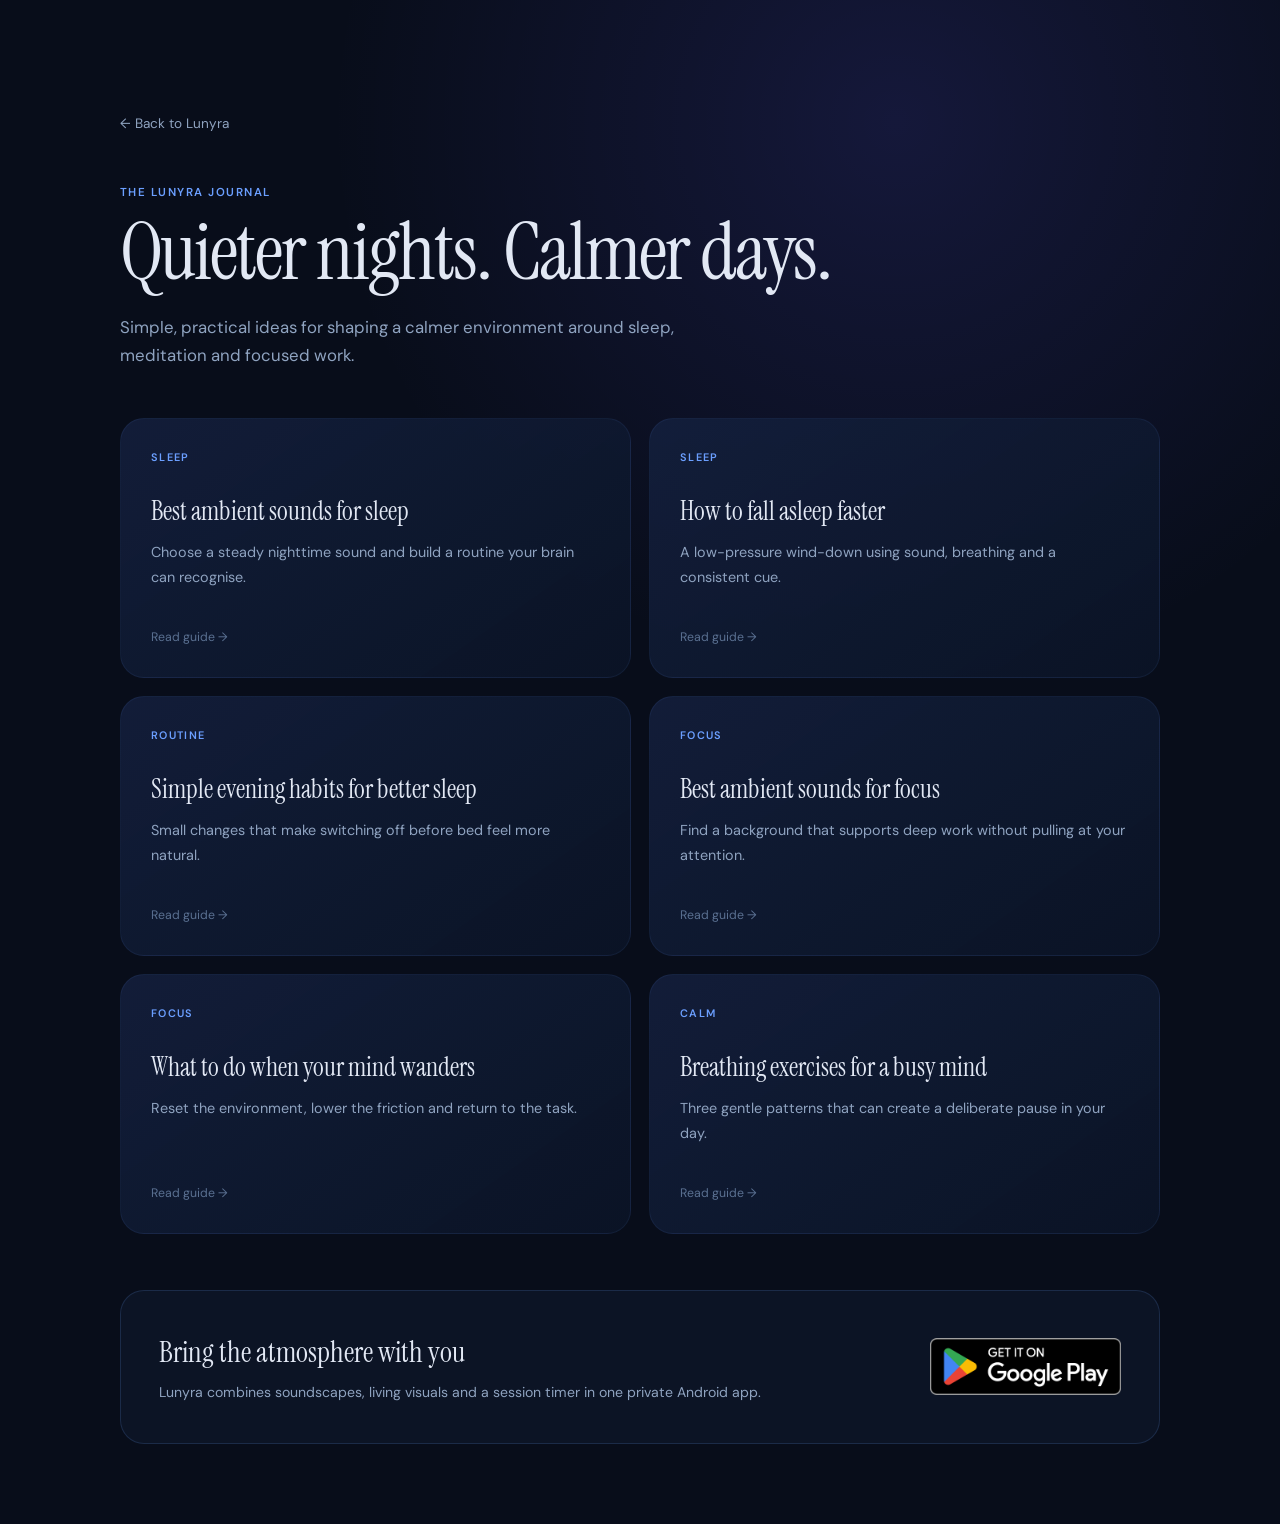
==== blog/index.html @ dde9cb74 "Improve Lunyra visibility and website conversion" ====
<!DOCTYPE html>
<html lang="en-GB">
<head>
  <meta charset="UTF-8">
  <meta name="viewport" content="width=device-width, initial-scale=1.0">
  <title>Sleep, Calm & Focus Guides | Lunyra Journal</title>
  <meta name="description" content="Practical, easy-to-follow guides to sleep sounds, calming breathing, evening routines and focused work from Lunyra by 80EZ Studio.">
  <meta name="robots" content="index, follow, max-image-preview:large">
  <link rel="canonical" href="https://80ezstudio.github.io/Lunyra/blog/">
  <meta name="theme-color" content="#080d1a">
  <meta property="og:type" content="website">
  <meta property="og:title" content="Sleep, Calm & Focus Guides | Lunyra Journal">
  <meta property="og:description" content="Practical guides for quieter nights, calmer breathing and more focused days.">
  <meta property="og:url" content="https://80ezstudio.github.io/Lunyra/blog/">
  <meta property="og:image" content="https://80ezstudio.github.io/Lunyra/assets/og-image.png">
  <link rel="icon" type="image/png" href="../favicon.png">
  <link rel="preconnect" href="https://fonts.googleapis.com">
  <link rel="preconnect" href="https://fonts.gstatic.com" crossorigin>
  <link href="https://fonts.googleapis.com/css2?family=DM+Sans:wght@300;400;500;600&amp;family=Instrument+Serif&amp;display=swap" rel="stylesheet">
  <link rel="stylesheet" href="../styles.css">
  <script type="application/ld+json">
  {
    "@context": "https://schema.org",
    "@type": "CollectionPage",
    "name": "Lunyra Journal",
    "description": "Guides to sleep, calm and focus from Lunyra.",
    "url": "https://80ezstudio.github.io/Lunyra/blog/",
    "isPartOf": { "@type": "WebSite", "name": "Lunyra", "url": "https://80ezstudio.github.io/Lunyra/" },
    "mainEntity": {
      "@type": "ItemList",
      "numberOfItems": 6,
      "itemListElement": [
        { "@type": "ListItem", "position": 1, "url": "https://80ezstudio.github.io/Lunyra/blog/ambient-sounds-for-sleep.html", "name": "Best Ambient Sounds for Sleep" },
        { "@type": "ListItem", "position": 2, "url": "https://80ezstudio.github.io/Lunyra/blog/how-to-fall-asleep-faster.html", "name": "How to Fall Asleep Faster" },
        { "@type": "ListItem", "position": 3, "url": "https://80ezstudio.github.io/Lunyra/blog/evening-habits-better-sleep.html", "name": "Simple Evening Habits for Better Sleep" },
        { "@type": "ListItem", "position": 4, "url": "https://80ezstudio.github.io/Lunyra/blog/best-ambient-sounds-for-focus.html", "name": "Best Ambient Sounds for Focus" },
        { "@type": "ListItem", "position": 5, "url": "https://80ezstudio.github.io/Lunyra/blog/how-to-focus-ambient-sounds.html", "name": "How to Focus When Your Mind Wanders" },
        { "@type": "ListItem", "position": 6, "url": "https://80ezstudio.github.io/Lunyra/blog/breathing-exercises-calm-mind.html", "name": "Breathing Exercises for a Busy Mind" }
      ]
    }
  }
  </script>
  <style>
    .journal-shell { min-height: 100vh; padding: 110px 24px 80px; background: radial-gradient(circle at 70% 8%, rgba(99,91,255,.14), transparent 34%), var(--bg); }
    .journal-inner { width: min(1040px, 100%); margin: 0 auto; }
    .journal-back { display: inline-flex; color: var(--text-2); font-size: .85rem; margin-bottom: 48px; }
    .journal-back:hover { color: var(--text-1); }
    .journal-header { max-width: 720px; margin-bottom: 48px; }
    .journal-header h1 { font-family: var(--font-display); font-size: clamp(2.7rem, 7vw, 5rem); font-weight: 400; line-height: 1; letter-spacing: -.025em; margin: 10px 0 22px; }
    .journal-header p:last-child { color: var(--text-2); font-size: 1.05rem; max-width: 600px; }
    .journal-grid { display: grid; grid-template-columns: repeat(2, 1fr); gap: 18px; }
    .journal-card { min-height: 260px; padding: 30px; display: flex; flex-direction: column; border: 1px solid var(--border); border-radius: var(--radius-lg); background: linear-gradient(145deg, rgba(20,32,62,.86), rgba(11,20,38,.95)); transition: transform .22s ease, border-color .22s ease; }
    .journal-card:hover { transform: translateY(-3px); border-color: rgba(107,159,255,.3); }
    .journal-card h2 { color: var(--text-1); font-family: var(--font-display); font-size: 1.65rem; font-weight: 400; line-height: 1.15; margin: 14px 0; }
    .journal-card p { color: var(--text-2); font-size: .9rem; line-height: 1.7; }
    .journal-card .guide-arrow { margin-top: auto; }
    .journal-cta { margin-top: 56px; padding: 38px; display: flex; align-items: center; justify-content: space-between; gap: 28px; border-radius: var(--radius-lg); border: 1px solid rgba(107,159,255,.16); background: var(--bg-2); }
    .journal-cta h2 { font-family: var(--font-display); font-size: 1.8rem; font-weight: 400; margin-bottom: 5px; }
    .journal-cta p { color: var(--text-2); font-size: .88rem; }
    @media (max-width: 700px) { .journal-grid { grid-template-columns: 1fr; } .journal-cta { align-items: flex-start; flex-direction: column; } }
  </style>
</head>
<body>
  <main class="journal-shell">
    <div class="journal-inner">
      <a class="journal-back" href="../">← Back to Lunyra</a>
      <header class="journal-header">
        <p class="section-kicker">The Lunyra journal</p>
        <h1>Quieter nights. Calmer days.</h1>
        <p>Simple, practical ideas for shaping a calmer environment around sleep, meditation and focused work.</p>
      </header>
      <section class="journal-grid" aria-label="Lunyra guides">
        <a class="journal-card" href="ambient-sounds-for-sleep.html"><span class="guide-topic">Sleep</span><h2>Best ambient sounds for sleep</h2><p>Choose a steady nighttime sound and build a routine your brain can recognise.</p><span class="guide-arrow">Read guide →</span></a>
        <a class="journal-card" href="how-to-fall-asleep-faster.html"><span class="guide-topic">Sleep</span><h2>How to fall asleep faster</h2><p>A low-pressure wind-down using sound, breathing and a consistent cue.</p><span class="guide-arrow">Read guide →</span></a>
        <a class="journal-card" href="evening-habits-better-sleep.html"><span class="guide-topic">Routine</span><h2>Simple evening habits for better sleep</h2><p>Small changes that make switching off before bed feel more natural.</p><span class="guide-arrow">Read guide →</span></a>
        <a class="journal-card" href="best-ambient-sounds-for-focus.html"><span class="guide-topic">Focus</span><h2>Best ambient sounds for focus</h2><p>Find a background that supports deep work without pulling at your attention.</p><span class="guide-arrow">Read guide →</span></a>
        <a class="journal-card" href="how-to-focus-ambient-sounds.html"><span class="guide-topic">Focus</span><h2>What to do when your mind wanders</h2><p>Reset the environment, lower the friction and return to the task.</p><span class="guide-arrow">Read guide →</span></a>
        <a class="journal-card" href="breathing-exercises-calm-mind.html"><span class="guide-topic">Calm</span><h2>Breathing exercises for a busy mind</h2><p>Three gentle patterns that can create a deliberate pause in your day.</p><span class="guide-arrow">Read guide →</span></a>
      </section>
      <aside class="journal-cta">
        <div><h2>Bring the atmosphere with you</h2><p>Lunyra combines soundscapes, living visuals and a session timer in one private Android app.</p></div>
        <a class="play-badge-link" href="https://play.google.com/store/apps/details?id=com.eightyezstudio.lunyra&amp;referrer=utm_source%3Dlunyra_journal%26utm_medium%3Dorganic_web%26utm_campaign%3Daugust_growth" target="_blank" rel="noopener noreferrer"><img src="../assets/google-play-badge.png" width="191" height="57" alt="Get Lunyra on Google Play"></a>
      </aside>
    </div>
  </main>
</body>
</html>
---- styles.css ----
/* ─── TOKENS ──────────────────────────────────────────── */
:root {
  --bg:        #080d1a;
  --bg-2:      #0c1425;
  --bg-3:      #111827;
  --surface:   #0f1c30;
  --surface-2: #162040;
  --border:    rgba(99, 155, 255, 0.08);
  --accent:    #6b9fff;
  --accent-dim: rgba(107, 159, 255, 0.15);
  --text-1:    #e2e8f4;
  --text-2:    #8fa3c0;
  --text-3:    #5a7091;
  --glow:      rgba(107, 159, 255, 0.12);
  --glow-2:    rgba(107, 159, 255, 0.22);

  --radius-sm: 8px;
  --radius:    14px;
  --radius-lg: 24px;

  --font-body: 'DM Sans', system-ui, sans-serif;
  --font-display: 'Instrument Serif', Georgia, serif;

  --max-w: 780px;
  --section-py: 80px;
}

/* ─── RESET ─────────────────────────────────────────── */
*, *::before, *::after { box-sizing: border-box; margin: 0; padding: 0; }

html {
  scroll-behavior: smooth;
  -webkit-text-size-adjust: 100%;
}

body {
  font-family: var(--font-body);
  background: var(--bg);
  color: var(--text-1);
  line-height: 1.65;
  font-size: 16px;
  overflow-x: hidden;
}

img, video { display: block; max-width: 100%; }
a { color: inherit; text-decoration: none; }
button { font-family: inherit; cursor: pointer; border: none; background: none; }
ul, ol { list-style: none; }

a:focus-visible, button:focus-visible {
  outline: 3px solid rgba(107, 159, 255, .58);
  outline-offset: 4px;
}

::selection { background: var(--accent-dim); color: var(--text-1); }

::-webkit-scrollbar { width: 6px; }
::-webkit-scrollbar-track { background: var(--bg); }
::-webkit-scrollbar-thumb { background: var(--surface-2); border-radius: 3px; }
::-webkit-scrollbar-thumb:hover { background: var(--accent-dim); }

/* ─── LAYOUT ─────────────────────────────────────────── */
.container {
  max-width: var(--max-w);
  margin: 0 auto;
  padding: 0 24px;
}

.container--wide { max-width: 1080px; }

.section {
  padding: var(--section-py) 0;
}

.section-title {
  font-family: var(--font-display);
  font-size: clamp(1.4rem, 3vw, 1.85rem);
  font-weight: 400;
  color: var(--text-1);
  line-height: 1.2;
  margin-bottom: 20px;
  letter-spacing: -0.025em;
}

.section-sub {
  color: var(--text-2);
  font-size: 1.05rem;
  max-width: 540px;
  margin-bottom: 52px;
}

.sr-only {
  position: absolute; width: 1px; height: 1px;
  padding: 0; margin: -1px; overflow: hidden;
  clip: rect(0,0,0,0); white-space: nowrap; border: 0;
}

/* ─── NAV ────────────────────────────────────────────── */
.nav {
  position: fixed;
  top: 0; left: 0; right: 0;
  z-index: 100;
  background: rgba(8, 13, 26, 0.82);
  backdrop-filter: blur(16px);
  -webkit-backdrop-filter: blur(16px);
  border-bottom: 1px solid var(--border);
}

.nav-inner {
  max-width: 900px;
  margin: 0 auto;
  padding: 0 24px;
  height: 64px;
  display: flex;
  align-items: center;
  gap: 32px;
}

.nav-logo { display: flex; align-items: center; gap: 8px; }

.nav-logo-text {
  font-family: var(--font-display);
  font-size: 1.25rem;
  font-weight: 400;
  letter-spacing: 0.04em;
  color: var(--text-1);
}

.nav-links {
  display: flex;
  align-items: center;
  gap: 28px;
  margin-left: auto;
}

.nav-link {
  font-size: 0.875rem;
  color: var(--text-2);
  transition: color 0.2s;
}
.nav-link:hover { color: var(--text-1); }

.nav-cta {
  font-size: 0.875rem;
  font-weight: 500;
  color: var(--accent);
  border: 1px solid var(--accent-dim);
  border-radius: 40px;
  padding: 7px 18px;
  transition: background 0.2s, border-color 0.2s;
}
.nav-cta:hover { background: var(--accent-dim); border-color: var(--accent); }

.nav-mobile-toggle {
  display: none;
  flex-direction: column;
  gap: 5px;
  margin-left: auto;
  padding: 8px;
}
.nav-mobile-toggle span {
  display: block;
  width: 22px;
  height: 2px;
  background: var(--text-2);
  border-radius: 1px;
  transition: transform 0.25s, opacity 0.25s;
}

.nav-mobile-menu {
  background: var(--bg-2);
  border-top: 1px solid var(--border);
  padding: 16px 24px 24px;
  display: flex;
  flex-direction: column;
  gap: 4px;
}
.nav-mobile-menu[hidden] { display: none; }

.nav-mobile-link {
  display: block;
  padding: 10px 0;
  color: var(--text-2);
  font-size: 1rem;
  border-bottom: 1px solid var(--border);
}
.nav-mobile-link:last-of-type { border-bottom: none; }

.nav-mobile-cta {
  display: block;
  margin-top: 12px;
  padding: 12px 20px;
  background: var(--accent);
  color: #080d1a;
  font-weight: 600;
  border-radius: var(--radius);
  text-align: center;
  font-size: 0.95rem;
}

/* ─── HERO ───────────────────────────────────────────── */
.hero {
  position: relative;
  min-height: min(900px, 100svh);
  display: flex;
  align-items: center;
  justify-content: center;
  padding: 120px 24px 80px;
  overflow: hidden;
}

.hero-glow {
  position: absolute;
  top: 5%;
  right: -8%;
  width: 720px;
  height: 720px;
  background: radial-gradient(circle at center, rgba(117, 88, 255, 0.17) 0%, rgba(55, 126, 255, 0.08) 42%, transparent 70%);
  pointer-events: none;
}

.hero-stars {
  position: absolute;
  inset: 0;
  opacity: 0.72;
  pointer-events: none;
  background-image:
    radial-gradient(circle at 12% 18%, rgba(255,255,255,.82) 0 1px, transparent 1.5px),
    radial-gradient(circle at 68% 13%, rgba(139,203,255,.72) 0 1px, transparent 1.6px),
    radial-gradient(circle at 81% 29%, rgba(255,255,255,.64) 0 1.2px, transparent 1.8px),
    radial-gradient(circle at 31% 67%, rgba(169,148,255,.52) 0 1px, transparent 1.6px),
    radial-gradient(circle at 91% 78%, rgba(255,255,255,.55) 0 1px, transparent 1.5px);
  background-size: 280px 280px, 360px 360px, 430px 430px, 520px 520px, 610px 610px;
  animation: star-drift 32s ease-in-out infinite alternate;
}

.hero-inner {
  position: relative;
  z-index: 1;
  width: min(1120px, 100%);
  display: grid;
  grid-template-columns: minmax(0, 1.05fr) minmax(360px, .95fr);
  gap: 64px;
  align-items: center;
}

.hero-content {
  position: relative;
  z-index: 1;
  max-width: 620px;
}

.hero-eyebrow {
  font-size: 0.8rem;
  font-weight: 500;
  letter-spacing: 0.12em;
  text-transform: uppercase;
  color: var(--accent);
  margin-bottom: 16px;
}

.hero-title {
  font-family: var(--font-display);
  font-size: clamp(4rem, 8vw, 6.4rem);
  font-weight: 400;
  letter-spacing: 0.06em;
  color: var(--text-1);
  line-height: .92;
  margin-bottom: 18px;
  text-shadow: 0 0 42px rgba(113, 151, 255, .16);
}

.hero-lead {
  max-width: 570px;
  font-family: var(--font-display);
  font-size: clamp(1.65rem, 3vw, 2.35rem);
  line-height: 1.12;
  color: var(--text-1);
  margin-bottom: 18px;
  letter-spacing: -.02em;
}

.hero-subtitle {
  font-size: 1rem;
  color: var(--text-2);
  max-width: 540px;
  margin: 0 0 30px;
  line-height: 1.75;
}

.hero-actions {
  display: flex;
  align-items: center;
  justify-content: flex-start;
  gap: 16px;
  flex-wrap: wrap;
}

.play-badge-link {
  display: inline-flex;
  align-items: center;
  border-radius: 10px;
  transition: transform .2s ease, filter .2s ease;
}
.play-badge-link:hover { transform: translateY(-2px); filter: brightness(1.08); }
.play-badge-link:focus-visible { outline: 3px solid rgba(107,159,255,.55); outline-offset: 4px; }
.play-badge-link img { width: 191px; height: auto; }
.play-badge-link--large img { width: 215px; }

.hero-trust {
  margin-top: 24px;
  display: flex;
  align-items: center;
  justify-content: flex-start;
  gap: 8px;
  font-size: 0.825rem;
  color: var(--text-3);
  flex-wrap: wrap;
}

.hero-rating {
  display: flex;
  align-items: center;
  gap: 4px;
  font-weight: 500;
  color: var(--text-2);
}

.hero-divider { color: var(--text-3); opacity: 0.5; }

.hero-visual {
  position: relative;
  min-height: 620px;
}

.phone-glow {
  position: absolute;
  inset: 12% 0 0;
  background: radial-gradient(circle, rgba(111,84,255,.24), rgba(55,126,255,.08) 44%, transparent 70%);
  filter: blur(10px);
}

.phone {
  position: absolute;
  width: 285px;
  aspect-ratio: 9 / 16;
  border-radius: 38px;
  padding: 8px;
  overflow: hidden;
  background: linear-gradient(145deg, rgba(224,234,255,.62), rgba(93,117,184,.12));
  border: 1px solid rgba(198,216,255,.28);
  box-shadow: 0 30px 90px rgba(0,0,0,.48), 0 0 46px rgba(83,107,225,.17);
}
.phone img { width: 100%; height: 100%; object-fit: cover; border-radius: 30px; }
.phone--back { top: 18px; right: 0; transform: rotate(7deg); opacity: .7; }
.phone--front { left: 12px; bottom: 16px; transform: rotate(-3deg); }

.visual-chip {
  position: absolute;
  z-index: 3;
  min-width: 122px;
  padding: 11px 15px;
  display: flex;
  align-items: baseline;
  gap: 7px;
  background: rgba(12,20,37,.86);
  border: 1px solid rgba(135,161,255,.22);
  box-shadow: 0 16px 40px rgba(0,0,0,.35);
  backdrop-filter: blur(16px);
  border-radius: 14px;
}
.visual-chip strong { color: #dce7ff; font-size: 1.15rem; }
.visual-chip span { color: var(--text-2); font-size: .74rem; }
.visual-chip--sounds { left: -18px; top: 122px; }
.visual-chip--worlds { right: -18px; bottom: 96px; }

@keyframes star-drift {
  from { transform: translate3d(0, 0, 0); }
  to { transform: translate3d(-12px, 9px, 0); }
}

.proof-strip {
  position: relative;
  z-index: 2;
  border-top: 1px solid var(--border);
  border-bottom: 1px solid var(--border);
  background: rgba(12,20,37,.72);
}
.proof-strip-inner {
  max-width: 1080px;
  margin: 0 auto;
  padding: 22px 24px;
  display: grid;
  grid-template-columns: repeat(3, 1fr);
  gap: 26px;
}
.proof-strip-inner div { display: grid; gap: 2px; }
.proof-strip strong { color: var(--text-1); font-size: .84rem; font-weight: 600; }
.proof-strip span { color: var(--text-3); font-size: .76rem; }

/* ─── BUTTONS ────────────────────────────────────────── */
.btn-primary {
  display: inline-flex;
  align-items: center;
  gap: 10px;
  background: var(--accent);
  color: #080d1a;
  font-weight: 600;
  font-size: 0.95rem;
  padding: 13px 26px;
  border-radius: 40px;
  transition: background 0.2s, transform 0.15s, box-shadow 0.2s;
  box-shadow: 0 0 0 0 rgba(107, 159, 255, 0);
}
.btn-primary:hover {
  background: #8fb5ff;
  transform: translateY(-1px);
  box-shadow: 0 4px 20px rgba(107, 159, 255, 0.28);
}
.btn-primary:active { transform: translateY(0); }
.btn-primary--large { font-size: 1.05rem; padding: 16px 36px; }

.btn-ghost {
  display: inline-flex;
  align-items: center;
  gap: 8px;
  color: var(--text-2);
  font-size: 0.95rem;
  font-weight: 500;
  padding: 13px 20px;
  border-radius: 40px;
  border: 1px solid var(--border);
  transition: border-color 0.2s, color 0.2s, background 0.2s;
}
.btn-ghost:hover { border-color: rgba(99, 155, 255, 0.3); color: var(--text-1); background: rgba(99, 155, 255, 0.05); }

/* ─── BENEFITS ───────────────────────────────────────── */
.benefits { background: var(--bg-2); }

.benefits-grid {
  display: grid;
  grid-template-columns: repeat(auto-fit, minmax(240px, 1fr));
  gap: 20px;
}

.benefit-card {
  background: var(--surface);
  border: 1px solid var(--border);
  border-radius: var(--radius-lg);
  padding: 32px 28px;
  transition: border-color 0.25s, transform 0.25s;
}
.benefit-card:hover {
  border-color: rgba(107, 159, 255, 0.2);
  transform: translateY(-2px);
}

.benefit-icon {
  width: 52px;
  height: 52px;
  display: flex;
  align-items: center;
  justify-content: center;
  background: var(--accent-dim);
  border-radius: 14px;
  color: var(--accent);
  margin-bottom: 20px;
}

.benefit-card h3 {
  font-size: 1rem;
  font-weight: 600;
  color: var(--text-1);
  margin-bottom: 10px;
  letter-spacing: -0.01em;
}

.benefit-card p {
  font-size: 0.9rem;
  color: var(--text-2);
  line-height: 1.65;
}

/* ─── FEATURES ───────────────────────────────────────── */
.features { background: var(--bg); }

.features-list {
  display: flex;
  flex-direction: column;
  gap: 64px;
}

.feature-row {
  display: grid;
  grid-template-columns: 1fr 1fr;
  gap: 56px;
  align-items: center;
}
.feature-row--reverse { direction: rtl; }
.feature-row--reverse > * { direction: ltr; }

.feature-text h3 {
  font-size: 1.2rem;
  font-weight: 600;
  color: var(--text-1);
  margin-bottom: 14px;
  letter-spacing: -0.01em;
}
.feature-text p {
  color: var(--text-2);
  font-size: 0.95rem;
  line-height: 1.7;
}

.feature-visual {
  border-radius: var(--radius-lg);
  overflow: hidden;
}

.screenshot-placeholder {
  background: var(--surface);
  border: 1px dashed rgba(99, 155, 255, 0.2);
  border-radius: var(--radius-lg);
  display: flex;
  flex-direction: column;
  align-items: center;
  justify-content: center;
  gap: 8px;
  color: var(--text-3);
  font-size: 0.8rem;
  min-height: 220px;
  aspect-ratio: 9/16;
  overflow: hidden;
}
.screenshot-placeholder--tall {
  aspect-ratio: 9/16;
  min-height: 320px;
  max-height: 480px;
}
.screenshot-placeholder small { font-size: 0.72rem; letter-spacing: 0.05em; opacity: 0.6; }

/* Feature section screenshots: portrait 9:16 images in portrait containers */
.feature-visual .screenshot-placeholder img,
.screenshot-item .screenshot-placeholder img {
  width: 100%;
  height: 100%;
  object-fit: cover;
  object-position: center top;
  border-radius: inherit;
}

/* ─── SCREENSHOTS ────────────────────────────────────── */
.screenshots { background: var(--bg-2); }

.screenshots-row {
  display: grid;
  grid-template-columns: repeat(3, 1fr);
  gap: 20px;
}

.screenshot-item { border-radius: var(--radius-lg); overflow: hidden; }
.screenshot-item .screenshot-placeholder { min-height: 400px; border-radius: var(--radius-lg); }

.blog-content a:not(.play-badge-link) { color: #8fb5ff; text-decoration: underline; text-underline-offset: 3px; }
.blog-content a:not(.play-badge-link):hover { color: #b6ccff; }

/* ─── GUIDES ────────────────────────────────────────── */
.guides { background: var(--bg); }
.section-heading-row {
  display: flex;
  align-items: end;
  justify-content: space-between;
  gap: 28px;
  margin-bottom: 34px;
}
.section-heading-row .section-title { margin-bottom: 0; max-width: 620px; }
.section-kicker {
  margin-bottom: 9px;
  color: var(--accent);
  font-size: .72rem;
  font-weight: 600;
  letter-spacing: .13em;
  text-transform: uppercase;
}
.text-link {
  flex: 0 0 auto;
  color: var(--accent);
  font-size: .88rem;
  font-weight: 500;
}
.text-link:hover { color: #9cbbff; }
.guides-grid {
  display: grid;
  grid-template-columns: repeat(3, 1fr);
  gap: 16px;
}
.guide-card {
  min-height: 220px;
  padding: 25px;
  display: flex;
  flex-direction: column;
  border-radius: var(--radius-lg);
  border: 1px solid var(--border);
  background: linear-gradient(145deg, rgba(20,32,62,.82), rgba(11,20,38,.92));
  transition: transform .22s ease, border-color .22s ease, box-shadow .22s ease;
}
.guide-card:hover {
  transform: translateY(-3px);
  border-color: rgba(107,159,255,.26);
  box-shadow: 0 18px 50px rgba(0,0,0,.24);
}
.guide-topic {
  color: var(--accent);
  font-size: .68rem;
  font-weight: 600;
  text-transform: uppercase;
  letter-spacing: .12em;
  margin-bottom: 15px;
}
.guide-card h3 {
  color: var(--text-1);
  font-family: var(--font-display);
  font-size: 1.3rem;
  font-weight: 400;
  line-height: 1.2;
  margin-bottom: 12px;
}
.guide-card p { color: var(--text-2); font-size: .83rem; line-height: 1.65; }
.guide-arrow { color: var(--text-3); font-size: .77rem; margin-top: auto; padding-top: 22px; }
.guide-card:hover .guide-arrow { color: var(--accent); }

/* ─── TRUST ─────────────────────────────────────────── */
.trust { background: var(--bg); }

.trust-grid {
  display: grid;
  grid-template-columns: repeat(auto-fit, minmax(260px, 1fr));
  gap: 24px;
}

.trust-item {
  display: flex;
  gap: 18px;
  align-items: flex-start;
  padding: 24px;
  background: var(--surface);
  border: 1px solid var(--border);
  border-radius: var(--radius);
  transition: border-color 0.2s;
}
.trust-item:hover { border-color: rgba(107, 159, 255, 0.15); }

.trust-icon {
  flex-shrink: 0;
  width: 44px;
  height: 44px;
  display: flex;
  align-items: center;
  justify-content: center;
  background: var(--accent-dim);
  border-radius: 10px;
  color: var(--accent);
}

.trust-item h3 {
  font-size: 0.9rem;
  font-weight: 600;
  color: var(--text-1);
  margin-bottom: 6px;
}
.trust-item p { font-size: 0.85rem; color: var(--text-2); line-height: 1.6; }

/* ─── CTA ────────────────────────────────────────────── */
.cta-section { background: var(--bg-2); }

.cta-inner {
  position: relative;
  text-align: center;
  padding: 72px 24px;
  border: 1px solid rgba(107, 159, 255, 0.12);
  border-radius: 28px;
  overflow: hidden;
}

.cta-glow {
  position: absolute;
  top: 50%;
  left: 50%;
  transform: translate(-50%, -50%);
  width: 500px;
  height: 300px;
  background: radial-gradient(ellipse at center, rgba(107, 159, 255, 0.1) 0%, transparent 70%);
  pointer-events: none;
}

.cta-inner > * { position: relative; z-index: 1; }
.cta-inner .play-badge-link { margin: 0 auto; }

.cta-title {
  font-family: var(--font-display);
  font-size: clamp(1.8rem, 4vw, 2.6rem);
  font-weight: 400;
  color: var(--text-1);
  margin-bottom: 12px;
  letter-spacing: -0.02em;
}

.cta-sub {
  color: var(--text-2);
  font-size: 1rem;
  margin-bottom: 36px;
}

/* ─── FAQ ────────────────────────────────────────────── */
.faq {
  background: var(--bg);
}

.faq-list {
  display: flex;
  flex-direction: column;
  gap: 0;
  border: 1px solid var(--border);
  border-radius: var(--radius);
  overflow: hidden;
  max-width: 680px;
}

.faq-item {
  border-bottom: 1px solid var(--border);
}
.faq-item:last-child { border-bottom: none; }

.faq-question {
  width: 100%;
  display: flex;
  align-items: center;
  justify-content: space-between;
  gap: 12px;
  padding: 14px 20px;
  font-size: 0.875rem;
  font-weight: 500;
  color: var(--text-2);
  text-align: left;
  background: var(--surface);
  transition: background 0.15s, color 0.15s;
  cursor: pointer;
  letter-spacing: 0;
}
.faq-question:hover { background: var(--surface-2); color: var(--text-1); }
.faq-question[aria-expanded="true"] { background: var(--surface-2); color: var(--text-1); }

.faq-chevron {
  flex-shrink: 0;
  width: 16px;
  height: 16px;
  color: var(--text-3);
  transition: transform 0.25s ease;
}
.faq-question[aria-expanded="true"] .faq-chevron { transform: rotate(180deg); }

.faq-answer {
  padding: 0 20px 16px;
  background: var(--surface);
}
.faq-answer[hidden] { display: none; }
.faq-answer p {
  font-size: 0.8rem;
  color: var(--text-3);
  line-height: 1.6;
}
.faq-answer a {
  color: var(--accent);
  text-decoration: underline;
}
.faq-answer a:hover { color: #8fb5ff; }

/* ─── FOOTER ─────────────────────────────────────────── */
.footer {
  background: var(--bg-2);
  border-top: 1px solid var(--border);
  padding: 48px 0 32px;
}

.footer-inner {
  max-width: var(--max-w);
  margin: 0 auto;
  padding: 0 24px;
  display: flex;
  align-items: flex-start;
  justify-content: space-between;
  gap: 32px;
  flex-wrap: wrap;
  margin-bottom: 40px;
}

.footer-logo {
  font-family: var(--font-display);
  font-size: 1.15rem;
  letter-spacing: 0.04em;
  color: var(--text-1);
  display: block;
  margin-bottom: 8px;
}
.footer-tagline { font-size: 0.85rem; color: var(--text-3); }

.footer-nav {
  display: flex;
  gap: 24px;
  flex-wrap: wrap;
  align-items: center;
}
.footer-nav a {
  font-size: 0.85rem;
  color: var(--text-3);
  transition: color 0.2s;
}
.footer-nav a:hover { color: var(--text-1); }

.footer-bottom {
  max-width: var(--max-w);
  margin: 0 auto;
  padding: 0 24px;
  border-top: 1px solid var(--border);
  padding-top: 24px;
}
.footer-bottom p { font-size: 0.78rem; color: var(--text-3); }
.footer-bottom a { color: var(--text-2); }
.footer-bottom a:hover { color: var(--text-1); }

/* ─── RESPONSIVE ─────────────────────────────────────── */
@media (max-width: 980px) {
  .hero-inner { grid-template-columns: minmax(0, 1fr) minmax(330px, .8fr); gap: 34px; }
  .hero-visual { min-height: 560px; }
  .phone { width: 250px; }
  .guides-grid { grid-template-columns: repeat(2, 1fr); }
}

@media (max-width: 768px) {
  :root { --section-py: 60px; }

  .nav-links { display: none; }
  .nav-mobile-toggle { display: flex; }

  .hero { padding: 100px 20px 72px; }
  .hero-inner { grid-template-columns: 1fr; gap: 18px; }
  .hero-content { max-width: 620px; text-align: center; margin: 0 auto; }
  .hero-title { font-size: 4rem; }
  .hero-subtitle { margin-left: auto; margin-right: auto; }
  .hero-actions, .hero-trust { justify-content: center; }
  .hero-visual { width: min(480px, 100%); min-height: 560px; margin: 0 auto; }
  .phone--back { right: 5%; }
  .phone--front { left: 5%; }

  .proof-strip-inner { grid-template-columns: 1fr; gap: 16px; }
  .proof-strip-inner div { text-align: center; }

  .feature-row,
  .feature-row--reverse {
    grid-template-columns: 1fr;
    direction: ltr;
    gap: 28px;
  }
  .feature-row--reverse > * { direction: ltr; }

  .screenshots-row { grid-template-columns: 1fr; }
  .screenshots-row .screenshot-placeholder { min-height: 360px; }

  .benefits-grid { grid-template-columns: 1fr; }
  .section-heading-row { align-items: flex-start; flex-direction: column; }
  .guides-grid { grid-template-columns: 1fr; }

  .footer-inner { flex-direction: column; gap: 24px; }
  .footer-nav { gap: 16px; }
}

@media (max-width: 480px) {
  .hero-actions { flex-direction: column; align-items: stretch; }
  .hero-actions .play-badge-link { justify-content: center; }
  .btn-primary, .btn-ghost { justify-content: center; }
  .hero-trust { flex-direction: column; gap: 4px; }
  .hero-divider { display: none; }
  .hero-visual { min-height: 460px; }
  .phone { width: 210px; border-radius: 30px; padding: 6px; }
  .phone img { border-radius: 24px; }
  .visual-chip { min-width: 100px; padding: 9px 11px; }
  .visual-chip--sounds { left: 0; top: 105px; }
  .visual-chip--worlds { right: 0; bottom: 70px; }
  .cta-inner { padding: 52px 20px; }
}

@media (prefers-reduced-motion: reduce) {
  html { scroll-behavior: auto; }
  *, *::before, *::after {
    animation-duration: .01ms !important;
    animation-iteration-count: 1 !important;
    transition-duration: .01ms !important;
  }
}
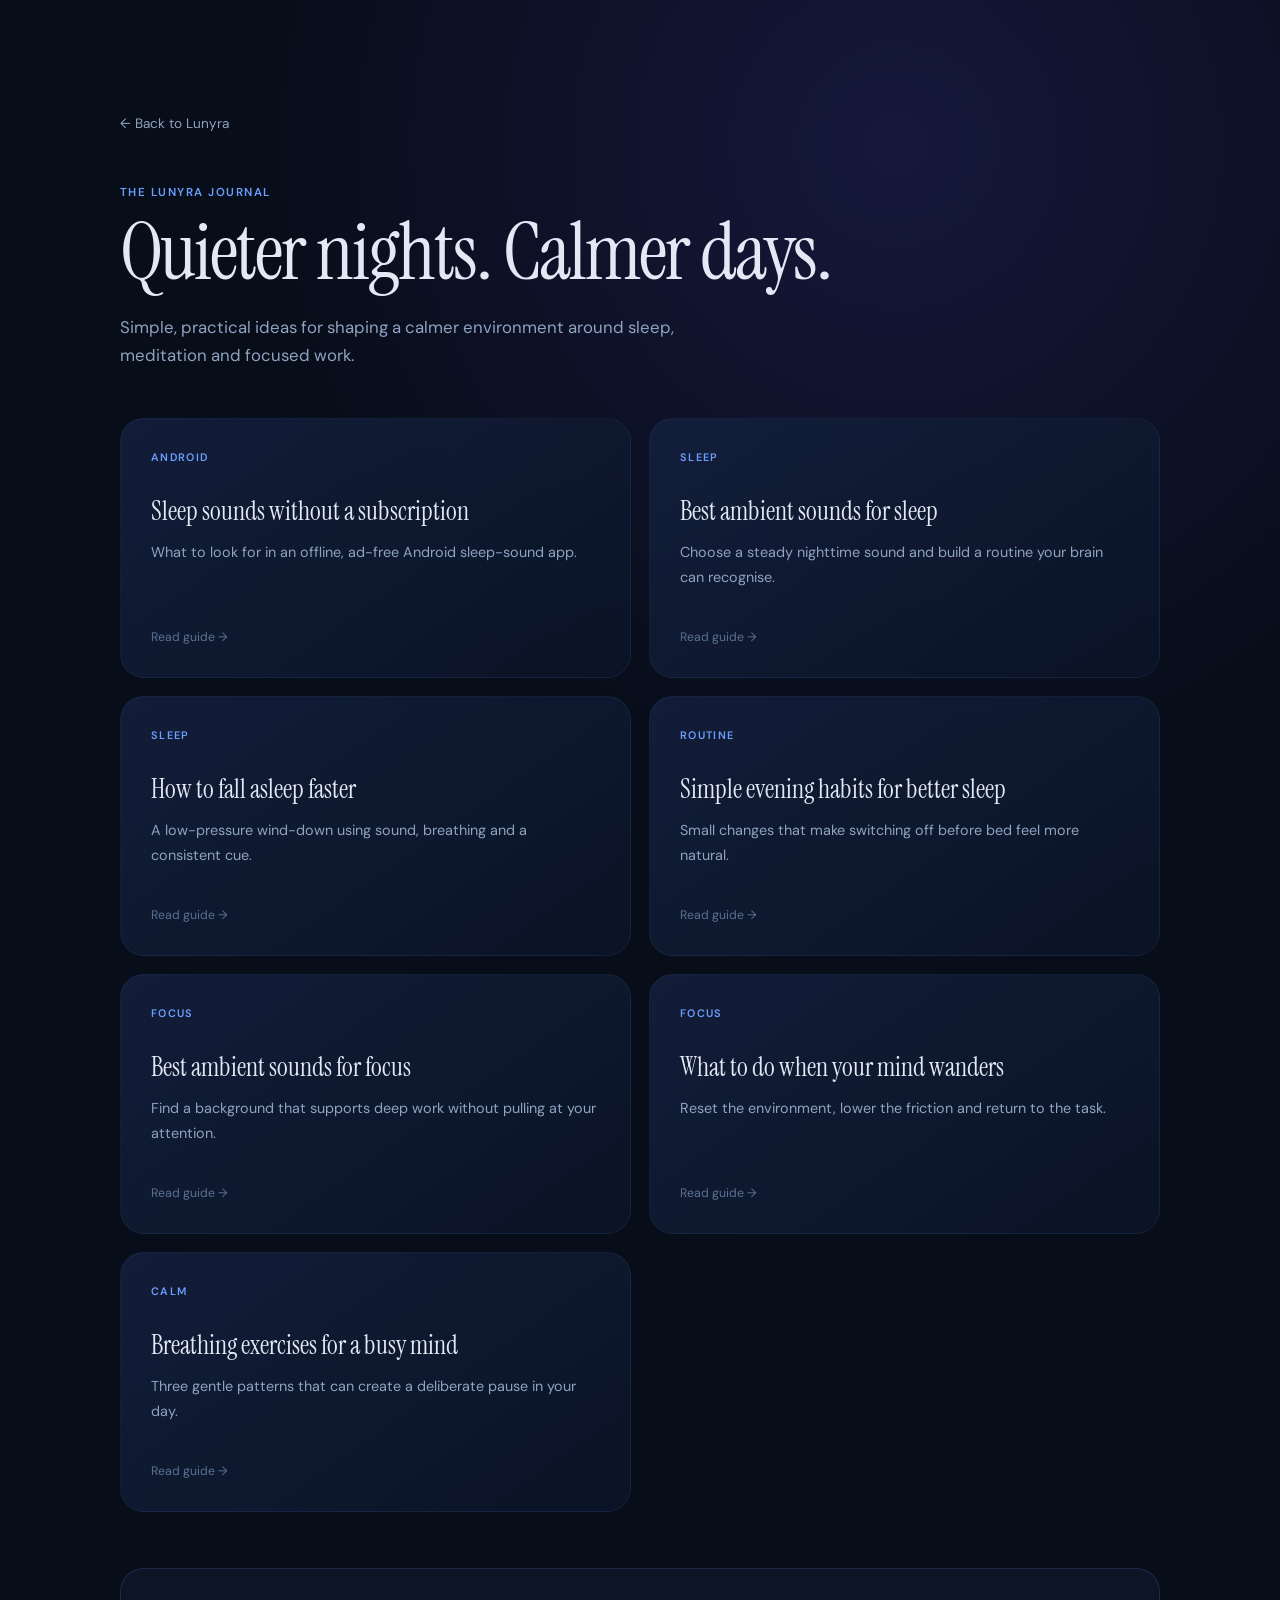
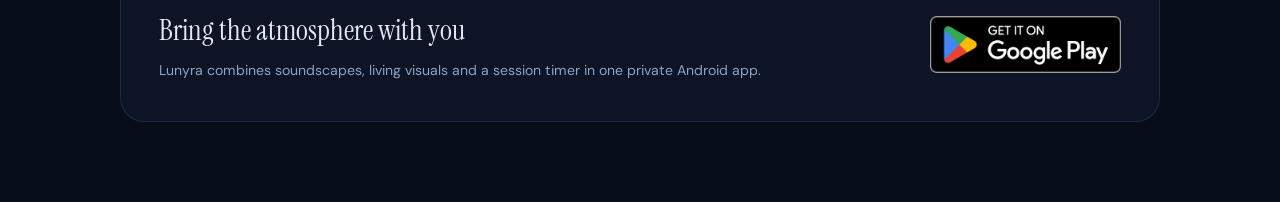
==== commit a3da230f: "Add subscription-free Android sleep guide" ====
--- a/blog/index.html
+++ b/blog/index.html
@@ -28,14 +28,15 @@
     "isPartOf": { "@type": "WebSite", "name": "Lunyra", "url": "https://80ezstudio.github.io/Lunyra/" },
     "mainEntity": {
       "@type": "ItemList",
-      "numberOfItems": 6,
+      "numberOfItems": 7,
       "itemListElement": [
-        { "@type": "ListItem", "position": 1, "url": "https://80ezstudio.github.io/Lunyra/blog/ambient-sounds-for-sleep.html", "name": "Best Ambient Sounds for Sleep" },
-        { "@type": "ListItem", "position": 2, "url": "https://80ezstudio.github.io/Lunyra/blog/how-to-fall-asleep-faster.html", "name": "How to Fall Asleep Faster" },
-        { "@type": "ListItem", "position": 3, "url": "https://80ezstudio.github.io/Lunyra/blog/evening-habits-better-sleep.html", "name": "Simple Evening Habits for Better Sleep" },
-        { "@type": "ListItem", "position": 4, "url": "https://80ezstudio.github.io/Lunyra/blog/best-ambient-sounds-for-focus.html", "name": "Best Ambient Sounds for Focus" },
-        { "@type": "ListItem", "position": 5, "url": "https://80ezstudio.github.io/Lunyra/blog/how-to-focus-ambient-sounds.html", "name": "How to Focus When Your Mind Wanders" },
-        { "@type": "ListItem", "position": 6, "url": "https://80ezstudio.github.io/Lunyra/blog/breathing-exercises-calm-mind.html", "name": "Breathing Exercises for a Busy Mind" }
+        { "@type": "ListItem", "position": 1, "url": "https://80ezstudio.github.io/Lunyra/blog/android-sleep-sounds-without-subscription.html", "name": "Android Sleep Sounds Without a Subscription" },
+        { "@type": "ListItem", "position": 2, "url": "https://80ezstudio.github.io/Lunyra/blog/ambient-sounds-for-sleep.html", "name": "Best Ambient Sounds for Sleep" },
+        { "@type": "ListItem", "position": 3, "url": "https://80ezstudio.github.io/Lunyra/blog/how-to-fall-asleep-faster.html", "name": "How to Fall Asleep Faster" },
+        { "@type": "ListItem", "position": 4, "url": "https://80ezstudio.github.io/Lunyra/blog/evening-habits-better-sleep.html", "name": "Simple Evening Habits for Better Sleep" },
+        { "@type": "ListItem", "position": 5, "url": "https://80ezstudio.github.io/Lunyra/blog/best-ambient-sounds-for-focus.html", "name": "Best Ambient Sounds for Focus" },
+        { "@type": "ListItem", "position": 6, "url": "https://80ezstudio.github.io/Lunyra/blog/how-to-focus-ambient-sounds.html", "name": "How to Focus When Your Mind Wanders" },
+        { "@type": "ListItem", "position": 7, "url": "https://80ezstudio.github.io/Lunyra/blog/breathing-exercises-calm-mind.html", "name": "Breathing Exercises for a Busy Mind" }
       ]
     }
   }
@@ -70,6 +71,7 @@
         <p>Simple, practical ideas for shaping a calmer environment around sleep, meditation and focused work.</p>
       </header>
       <section class="journal-grid" aria-label="Lunyra guides">
+        <a class="journal-card" href="android-sleep-sounds-without-subscription.html"><span class="guide-topic">Android</span><h2>Sleep sounds without a subscription</h2><p>What to look for in an offline, ad-free Android sleep-sound app.</p><span class="guide-arrow">Read guide &rarr;</span></a>
         <a class="journal-card" href="ambient-sounds-for-sleep.html"><span class="guide-topic">Sleep</span><h2>Best ambient sounds for sleep</h2><p>Choose a steady nighttime sound and build a routine your brain can recognise.</p><span class="guide-arrow">Read guide →</span></a>
         <a class="journal-card" href="how-to-fall-asleep-faster.html"><span class="guide-topic">Sleep</span><h2>How to fall asleep faster</h2><p>A low-pressure wind-down using sound, breathing and a consistent cue.</p><span class="guide-arrow">Read guide →</span></a>
         <a class="journal-card" href="evening-habits-better-sleep.html"><span class="guide-topic">Routine</span><h2>Simple evening habits for better sleep</h2><p>Small changes that make switching off before bed feel more natural.</p><span class="guide-arrow">Read guide →</span></a>
--- a/styles.css
+++ b/styles.css
@@ -284,8 +284,33 @@
   font-size: 1rem;
   color: var(--text-2);
   max-width: 540px;
-  margin: 0 0 30px;
+  margin: 0 0 18px;
   line-height: 1.75;
+}
+
+.launch-sale {
+  display: inline-flex;
+  align-items: center;
+  gap: 10px;
+  margin: 0 0 18px;
+  padding: 8px 12px 8px 8px;
+  border: 1px solid rgba(132, 185, 255, .32);
+  border-radius: 999px;
+  background: rgba(31, 53, 94, .62);
+  color: var(--text-2);
+  font-size: .82rem;
+  box-shadow: 0 8px 30px rgba(3, 10, 28, .26);
+}
+
+.launch-sale[hidden] { display: none; }
+
+.launch-sale-label {
+  padding: 5px 9px;
+  border-radius: 999px;
+  background: linear-gradient(135deg, #a9d4ff, #c7b7ff);
+  color: #071120;
+  font-weight: 700;
+  letter-spacing: .02em;
 }
 
 .hero-actions {
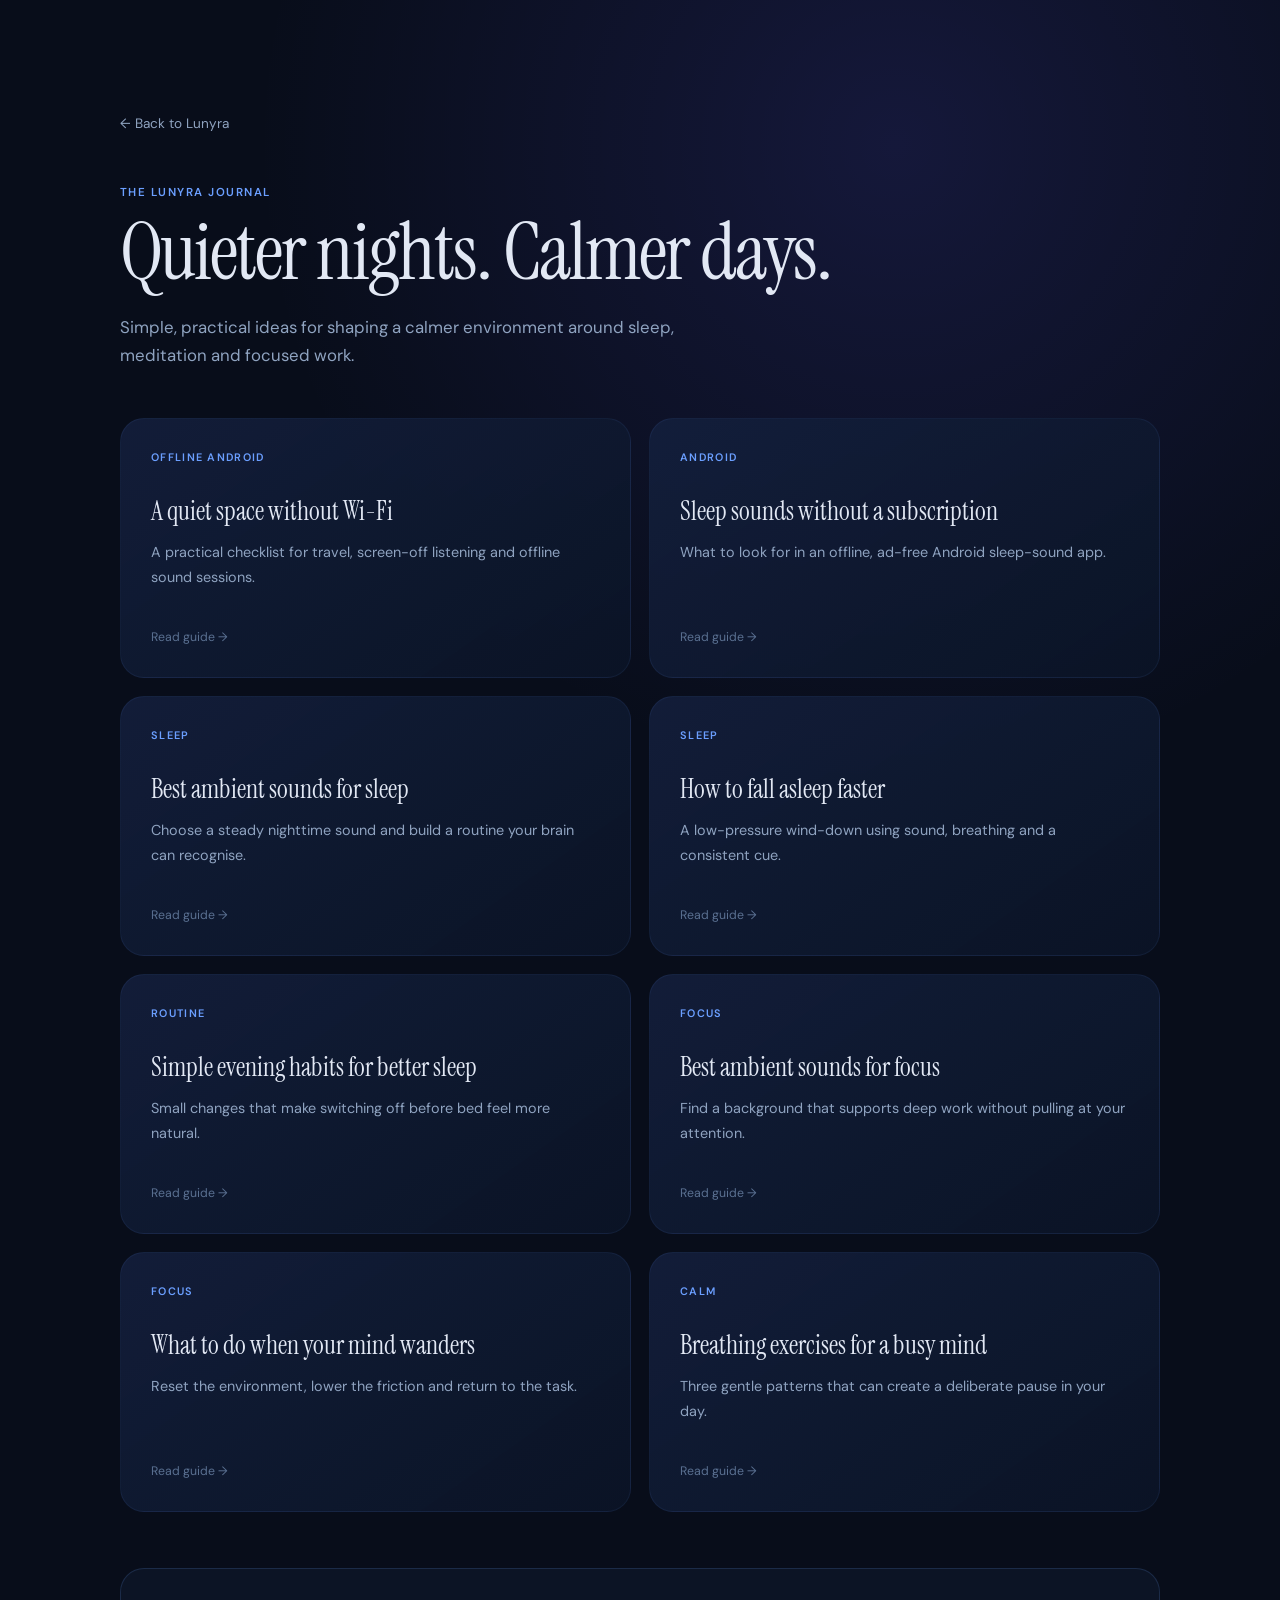
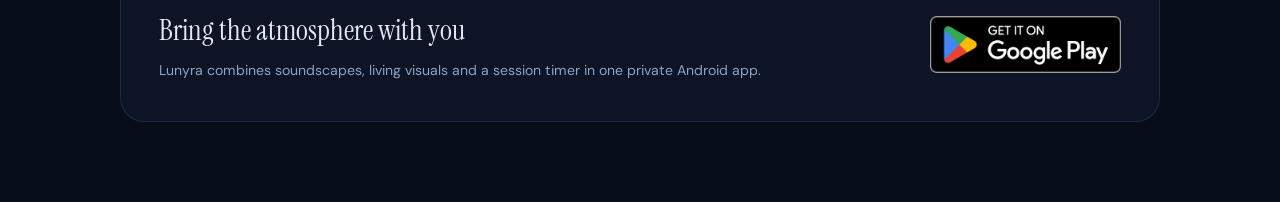
==== commit 71798dbb: "Improve Lunyra pay-once landing page and campaign attribution" ====
--- a/blog/index.html
+++ b/blog/index.html
@@ -18,6 +18,7 @@
   <link rel="preconnect" href="https://fonts.gstatic.com" crossorigin>
   <link href="https://fonts.googleapis.com/css2?family=DM+Sans:wght@300;400;500;600&amp;family=Instrument+Serif&amp;display=swap" rel="stylesheet">
   <link rel="stylesheet" href="../styles.css">
+  <script src="../campaign-links.js" defer></script>
   <script type="application/ld+json">
   {
     "@context": "https://schema.org",
@@ -28,7 +29,7 @@
     "isPartOf": { "@type": "WebSite", "name": "Lunyra", "url": "https://80ezstudio.github.io/Lunyra/" },
     "mainEntity": {
       "@type": "ItemList",
-      "numberOfItems": 7,
+      "numberOfItems": 8,
       "itemListElement": [
         { "@type": "ListItem", "position": 1, "url": "https://80ezstudio.github.io/Lunyra/blog/android-sleep-sounds-without-subscription.html", "name": "Android Sleep Sounds Without a Subscription" },
         { "@type": "ListItem", "position": 2, "url": "https://80ezstudio.github.io/Lunyra/blog/ambient-sounds-for-sleep.html", "name": "Best Ambient Sounds for Sleep" },
@@ -36,7 +37,8 @@
         { "@type": "ListItem", "position": 4, "url": "https://80ezstudio.github.io/Lunyra/blog/evening-habits-better-sleep.html", "name": "Simple Evening Habits for Better Sleep" },
         { "@type": "ListItem", "position": 5, "url": "https://80ezstudio.github.io/Lunyra/blog/best-ambient-sounds-for-focus.html", "name": "Best Ambient Sounds for Focus" },
         { "@type": "ListItem", "position": 6, "url": "https://80ezstudio.github.io/Lunyra/blog/how-to-focus-ambient-sounds.html", "name": "How to Focus When Your Mind Wanders" },
-        { "@type": "ListItem", "position": 7, "url": "https://80ezstudio.github.io/Lunyra/blog/breathing-exercises-calm-mind.html", "name": "Breathing Exercises for a Busy Mind" }
+        { "@type": "ListItem", "position": 7, "url": "https://80ezstudio.github.io/Lunyra/blog/breathing-exercises-calm-mind.html", "name": "Breathing Exercises for a Busy Mind" },
+        { "@type": "ListItem", "position": 8, "url": "https://80ezstudio.github.io/Lunyra/blog/offline-sleep-sounds-android.html", "name": "Offline Sleep Sounds on Android: A Practical Checklist" }
       ]
     }
   }
@@ -71,6 +73,7 @@
         <p>Simple, practical ideas for shaping a calmer environment around sleep, meditation and focused work.</p>
       </header>
       <section class="journal-grid" aria-label="Lunyra guides">
+        <a class="journal-card" href="offline-sleep-sounds-android.html"><span class="guide-topic">Offline Android</span><h2>A quiet space without Wi-Fi</h2><p>A practical checklist for travel, screen-off listening and offline sound sessions.</p><span class="guide-arrow">Read guide &rarr;</span></a>
         <a class="journal-card" href="android-sleep-sounds-without-subscription.html"><span class="guide-topic">Android</span><h2>Sleep sounds without a subscription</h2><p>What to look for in an offline, ad-free Android sleep-sound app.</p><span class="guide-arrow">Read guide &rarr;</span></a>
         <a class="journal-card" href="ambient-sounds-for-sleep.html"><span class="guide-topic">Sleep</span><h2>Best ambient sounds for sleep</h2><p>Choose a steady nighttime sound and build a routine your brain can recognise.</p><span class="guide-arrow">Read guide →</span></a>
         <a class="journal-card" href="how-to-fall-asleep-faster.html"><span class="guide-topic">Sleep</span><h2>How to fall asleep faster</h2><p>A low-pressure wind-down using sound, breathing and a consistent cue.</p><span class="guide-arrow">Read guide →</span></a>
@@ -81,7 +84,7 @@
       </section>
       <aside class="journal-cta">
         <div><h2>Bring the atmosphere with you</h2><p>Lunyra combines soundscapes, living visuals and a session timer in one private Android app.</p></div>
-        <a class="play-badge-link" href="https://play.google.com/store/apps/details?id=com.eightyezstudio.lunyra&amp;referrer=utm_source%3Dlunyra_journal%26utm_medium%3Dorganic_web%26utm_campaign%3Daugust_growth" target="_blank" rel="noopener noreferrer"><img src="../assets/google-play-badge.png" width="191" height="57" alt="Get Lunyra on Google Play"></a>
+        <a class="play-badge-link" href="https://play.google.com/store/apps/details?id=com.eightyezstudio.lunyra&amp;referrer=utm_source%3Dlunyra_journal%26utm_medium%3Dorganic_web%26utm_campaign%3Dquiet_space_2026_09" target="_blank" rel="noopener noreferrer"><img src="../assets/google-play-badge.png" width="191" height="57" alt="Get Lunyra on Google Play"></a>
       </aside>
     </div>
   </main>
